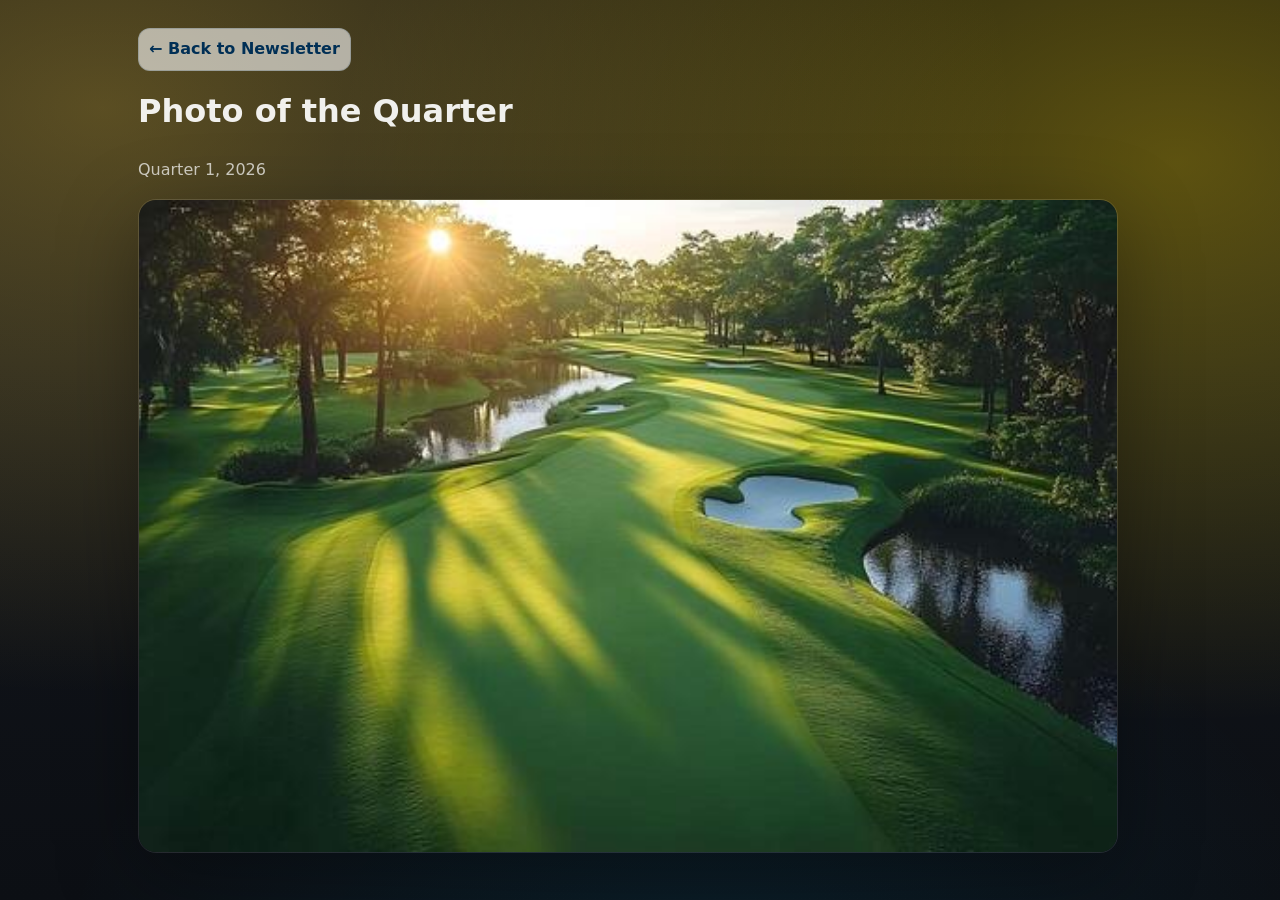
==== photo-of-the-quarter.html @ fdf12362 "Initial commit: Add CBGM Newsletter static site (HTML, CSS, images)" ====
<!doctype html>
<html lang="en">
<head>
  <meta charset="utf-8"/>
  <meta name="viewport" content="width=device-width, initial-scale=1"/>
  <title>Photo of the Quarter – Q1 2026</title>
  <link rel="stylesheet" href="style.css"/>
</head>
<body>
  <div class="wrap gallery-page" style="padding: 28px 18px;">
    <a class="link" href="index.html#photos">← Back to Newsletter</a>

    <h1 style="margin-top:16px;">Photo of the Quarter</h1>
    <p class="muted">Quarter 1, 2026</p>

    <div style="margin-top:16px;">
      <img
        src="images/POTQ_Q1_2026.jpg"
        alt="Photo of the Quarter – Q1 2026"
        style="width:100%; max-width: 980px; border-radius: 18px; border: 1px solid rgba(255,255,255,0.10); box-shadow: 0 22px 80px rgba(0,0,0,0.35); display:block;"
      />
    </div>
  </div>
</body>
</html>
---- style.css ----
/*
  CBGM Newsletter Stylesheet
  =========================
  Design intent:
  - Dark, premium background with subtle gold/blue glows (AU brand feel).
  - Light, glassy cards for readable content.
  - Reusable components (cards, tags, lists, buttons) to keep HTML clean.

  File structure:
  1) CSS variables (colors, radii, shadows)
  2) Base / reset
  3) Layout helpers
  4) Global components (cards, tags, links, buttons)
  5) Page sections (topbar, hero, feature blocks, events, scholarship, photos)
  6) Gallery + carousel (for “Show more” pages)
  7) Responsive rules
*/

/* -------------------------------------------------------------------------- */
/* 1) CSS VARIABLES                                                           */
/* -------------------------------------------------------------------------- */

:root{
  /* AU palette (tweak here to rebrand the whole newsletter) */
  --au-blue: #002f55;          /* Augusta Blue */
  --au-gray: #a5acaf;          /* Augusta Grey */
  --au-athletic: #00aeef;      /* Athletic Blue */
  --au-accent-blue: #64a0c8;   /* Accent Blue */
  --au-gold: #d4af37;          /* Gold accent */
  --au-green: #44d62c;         /* Accent Green */

  /* Neutrals */
  --text: #0b1220;
  --muted: #5b6576;
  --border: rgba(20, 30, 50, 0.10);

  /* Surfaces */
  --card: rgba(255, 255, 255, 0.88);
  --card-soft: rgba(255, 255, 255, 0.70);

  /* Shadows */
  --shadow-sm: 0 6px 18px rgba(0, 0, 0, 0.08);
  --shadow-md: 0 18px 60px rgba(0, 0, 0, 0.12);
  --shadow-xl: 0 24px 80px rgba(0, 0, 0, 0.25);

  /* Radii */
  --radius-lg: 18px;
  --radius-md: 14px;
  --radius-sm: 12px;
}

/* -------------------------------------------------------------------------- */
/* 2) BASE / RESET                                                            */
/* -------------------------------------------------------------------------- */

*{ box-sizing: border-box; }

html{ scroll-behavior: smooth; }

body{
  margin: 0;
  font-family: Inter, ui-sans-serif, system-ui, -apple-system, "Segoe UI", Roboto, Helvetica, Arial,
    "Apple Color Emoji", "Segoe UI Emoji";
  line-height: 1.55;
  color: var(--text);

  /* Brand background: dark base + subtle glows */
  background:
    radial-gradient(1400px 900px at 8% 12%, rgba(212, 175, 55, 0.38), rgba(212, 175, 55, 0.18) 35%, transparent 65%),
    radial-gradient(1200px 800px at 92% 18%, rgba(255, 215, 0, 0.32), rgba(255, 215, 0, 0.14) 40%, transparent 70%),
    radial-gradient(1000px 700px at 55% 110%, rgba(0, 174, 239, 0.10), transparent 65%),
    linear-gradient(180deg, #0f1114 0%, #12151b 40%, #0c0f14 100%);

  /* Keeps background “fixed” while cards scroll (nice premium feel) */
  background-attachment: fixed;
}

img{ max-width: 100%; height: auto; }

/* Make anchor jumps stop below the sticky topbar */
section[id]{ scroll-margin-top: 130px; }

/* -------------------------------------------------------------------------- */
/* 3) LAYOUT HELPERS                                                          */
/* -------------------------------------------------------------------------- */

.wrap{
  max-width: 1040px;
  margin: 0 auto;
  padding: 0 18px;
}

.content{ padding: 8px 18px 40px; }

.grid{ display: grid; gap: 14px; }
.grid.two{ grid-template-columns: 1fr 1fr; }

.mt{ margin-top: 12px; }

.muted{ color: var(--muted); }

/* -------------------------------------------------------------------------- */
/* 4) GLOBAL COMPONENTS                                                       */
/* -------------------------------------------------------------------------- */

/* Card shell used across sections */
.card{
  background: var(--card);
  border: 1px solid var(--border);
  border-radius: var(--radius-lg);
  box-shadow: var(--shadow-sm);
  padding: 20px;
  margin: 14px 0;
}

.card-head{
  display: flex;
  align-items: center;
  justify-content: space-between;
  gap: 10px;
  margin-bottom: 10px;
}

.card h2{
  margin: 0;
  font-size: 20px;
  letter-spacing: -0.01em;
}

/* Small “badge” (used for section labels) */
.tag{
  font-size: 12px;
  font-weight: 800;
  padding: 7px 10px;
  border-radius: 999px;
  border: 1px solid rgba(0, 47, 85, 0.18);
  background: rgba(0, 47, 85, 0.06);
  color: rgba(0, 47, 85, 0.92);
  white-space: nowrap;
}

.tag-green{
  border-color: rgba(68, 214, 44, 0.35);
  background: rgba(68, 214, 44, 0.12);
  color: #0f3b10;
}

/* Primary link style used for buttons/CTA links */
.link{
  display: inline-flex;
  align-items: center;
  justify-content: center;
  text-decoration: none;
  font-weight: 800;
  color: var(--au-blue);
  padding: 8px 10px;
  border-radius: 12px;
  border: 1px solid rgba(0, 47, 85, 0.16);
  background: rgba(255, 255, 255, 0.60);
}

.link:hover{ border-color: rgba(0, 47, 85, 0.28); }

/* Gradient “primary” button (used rarely; keeping for future CTAs) */
.button{
  display: inline-flex;
  align-items: center;
  justify-content: center;
  margin-top: 12px;
  padding: 10px 12px;
  border-radius: 12px;
  text-decoration: none;
  font-weight: 800;
  color: #fff;
  background: linear-gradient(135deg, var(--au-blue), rgba(0, 174, 239, 0.92));
  box-shadow: 0 14px 40px rgba(0, 47, 85, 0.18);
  transition: transform 0.15s ease, filter 0.15s ease;
}

.button:hover{ transform: translateY(-1px); filter: brightness(1.02); }

/* “Branded underline” link (faculty names, CBGM, etc.) */
.cbgm-link{
  font-weight: 800;
  color: rgb(0, 51, 89);
  text-decoration: none;
  border-bottom: 2px solid rgba(0, 51, 89, 0.30);
  padding-bottom: 1px;
}

.cbgm-link:hover{ border-bottom-color: rgba(0, 51, 89, 0.85); }

/* Smaller, less prominent share URL styling */
.share-link{ font-size: 12px; font-weight: 700; }

/* -------------------------------------------------------------------------- */
/* 5) TOPBAR                                                                  */
/* -------------------------------------------------------------------------- */

.topbar{
  position: sticky;
  top: 0;
  z-index: 40;

  /* Glassy, dark header with gold accent */
  background: linear-gradient(180deg, rgb(255, 194, 11), rgb(0, 0, 0));
  backdrop-filter: blur(10px);
  border-bottom: 5px solid rgb(255, 194, 11);
}

.topbar-inner{
  display: flex;
  align-items: center;
  justify-content: space-between;
  padding: 14px 0;
  gap: 14px;
}

.brand{
  display: flex;
  align-items: center;
  gap: 12px;
  min-width: 240px;
}

.logo{
  width: 96px;
  height: 96px;
  object-fit: contain;
}

.brand-text{ display: flex; flex-direction: column; }

.brand-org{
  font-size: 22px;
  font-weight: 700;
  letter-spacing: 0.01em;
  color: rgba(255, 255, 255, 0.92);
}

.brand-unit{
  font-size: 20px;
  color: rgba(255, 255, 255, 0.72);
}

.topbar-meta{
  display: flex;
  align-items: center;
  gap: 10px;
  flex-wrap: wrap;
  justify-content: flex-end;
  color: rgba(255, 255, 255, 0.85);
}

.pill{
  font-weight: 800;
  font-size: 12px;
  letter-spacing: 0.06em;
  text-transform: uppercase;
  padding: 10px 14px;
  border-radius: 999px;

  background: linear-gradient(180deg, #0c0e12, #0a0c10);
  border: 2.5px solid rgba(212, 175, 55, 0.85);
  color: #f5f6f7;
  box-shadow:
    inset 0 0 0 1px rgba(255, 255, 255, 0.04),
    0 10px 26px rgba(0, 0, 0, 0.45);
}

.date{
  font-weight: 800;
  color: rgb(245, 219, 135);
  text-shadow: 0 1px 10px rgba(0, 0, 0, 0.35);
}

/* -------------------------------------------------------------------------- */
/* 6) HERO                                                                    */
/* -------------------------------------------------------------------------- */

.hero{ padding: 28px 0 18px; }

.hero-inner{
  display: grid;
  grid-template-columns: 1.6fr 0.8fr;
  gap: 16px;
  align-items: stretch;
}

.hero-card{
  background: #ececec;
  border: 3.5px solid rgba(0, 0, 0, 0.08);
  box-shadow: var(--shadow-xl);
  border-radius: var(--radius-lg);
  padding: 24px;
  position: relative;
  overflow: hidden;
}

.hero-kicker{
  display: inline-flex;
  align-items: center;
  gap: 8px;
  font-weight: 800;
  letter-spacing: 0.12em;
  font-size: 22px;
  color: rgba(0, 47, 85, 0.88);
  text-transform: uppercase;
}

.hero-title{
  margin: 10px 0 6px;
  font-size: clamp(36px, 4vw, 52px);
  line-height: 1.05;
  letter-spacing: -0.02em;
}

.hero-subtitle{ margin: 0; color: var(--muted); max-width: 62ch; }

/* Table-of-contents “chips” */
.toc{
  display: flex;
  flex-wrap: wrap;
  gap: 10px;
  margin-top: 18px;
}

.chip{
  display: inline-flex;
  align-items: center;
  padding: 10px 12px;
  border-radius: 999px;
  border: 1px solid var(--border);
  background: rgba(255, 255, 255, 0.65);
  text-decoration: none;
  color: var(--text);
  font-weight: 700;
  font-size: 13px;
  transition: transform 0.15s ease, box-shadow 0.15s ease, border-color 0.15s ease;
}

.chip:hover{
  transform: translateY(-1px);
  box-shadow: var(--shadow-sm);
  border-color: rgba(0, 47, 85, 0.22);
}

/* Right-side hero stats */
.hero-side{ display: flex; flex-direction: column; gap: 12px; }

.stat{
  background: rgba(255, 255, 255, 0.72);
  border: 1px solid var(--border);
  border-radius: var(--radius-lg);
  box-shadow: var(--shadow-sm);
  padding: 16px;
}

.stat-label{ font-size: 12px; color: var(--muted); font-weight: 700; }
.stat-value{ font-size: 16px; font-weight: 800; margin-top: 6px; }

/* Ensure CBGM links read well on the hero’s lighter background */
.hero-card .cbgm-link,
.stat-value .cbgm-link{ color: var(--au-blue); }

/* -------------------------------------------------------------------------- */
/* 7) FEATURE BLOCKS (Spotlight / Chair’s note)                               */
/* -------------------------------------------------------------------------- */

.feature{
  display: flex;
  gap: 12px;
  align-items: center;
  padding: 14px;
  border-radius: var(--radius-md);
  border: 1px solid var(--border);
  background: rgba(255, 255, 255, 0.65);
}

/* Variants */
.feature.vertical{ flex-direction: column; align-items: stretch; gap: 14px; }
.feature.horizontal{ align-items: flex-start; gap: 18px; }

.spotlight-image{
  width: 100%;
  max-height: 260px;
  object-fit: cover;
  border-radius: 14px;
  border: 1px solid rgba(0, 0, 0, 0.12);
  box-shadow: 0 12px 36px rgba(0, 0, 0, 0.18);
}

/* Chair headshot uses fixed sizing on desktop */
.chair-image{
  width: 160px;
  height: 160px;
  object-fit: cover;
  border-radius: 14px;
  flex-shrink: 0;
}

.feature-text{ padding-top: 4px; }

.feature-text .muted {
  font-size: 1.05rem;   /* readable but secondary */
  line-height: 1.6;
}

.feature-title {
  font-size: 1.35rem;   /* larger, clear hierarchy */
  font-weight: 700;
  line-height: 1.3;
  margin-bottom: 6px;
}

/* -------------------------------------------------------------------------- */
/* 8) LISTS (Events, Grants, etc.)                                            */
/* -------------------------------------------------------------------------- */

.list{ display: flex; flex-direction: column; gap: 10px; }

.list-item{
  display: grid;
  grid-template-columns: 88px 1fr auto;
  gap: 12px;
  align-items: center;
  padding: 12px;
  border-radius: var(--radius-md);
  border: 1px solid var(--border);
  background: rgba(255, 255, 255, 0.65);
}

.when{ font-weight: 900; color: rgba(0, 47, 85, 0.92); }
.title{ font-weight: 900; }

/* Event action buttons (Details + Add to calendar) */
.event-actions{
  display: inline-flex;
  gap: 10px;
  justify-content: flex-end;
  align-items: center;
  flex-wrap: wrap;
}

/* Make <summary> look like a .link button */
.event-details summary.link{
  cursor: pointer;
  list-style: none;
}

.event-details summary.link::-webkit-details-marker{ display: none; }

/* Details dropdown panel */
.event-details{ position: relative; }

.event-body{
  margin-top: 12px;
  padding: 14px;
  border-radius: 14px;
  border: 1px solid rgba(0, 0, 0, 0.10);
  background: rgba(255, 255, 255, 0.90);

  /* Pop over the card nicely on desktop */
  position: absolute;
  right: 0;
  top: 42px;
  z-index: 10;
  min-width: min(520px, 80vw);
  box-shadow: 0 26px 90px rgba(0, 0, 0, 0.30);
}

.event-title{ font-weight: 700; margin-top: 6px; }
.event-meta,
.event-talk,
.event-links,
.speaker{ margin-top: 10px; }

.speaker-name{ font-weight: 800; margin-bottom: 4px; }
.event-url{ word-break: break-word; }

/* Publication DOI link */
.pub-link{
  margin-left: 6px;
  font-weight: 700;
  font-size: 13px;
  text-decoration: none;
  color: var(--au-blue);
}

.pub-link:hover{ text-decoration: underline; }

/* -------------------------------------------------------------------------- */
/* 9) SCHOLARSHIP & ACHIEVEMENTS                                              */
/* -------------------------------------------------------------------------- */

.scholarship-list{ display: flex; flex-direction: column; gap: 14px; }

.scholarship-item{
  display: flex;
  gap: 16px;
  align-items: flex-start;
  justify-content: space-between;
  padding: 16px;
  border-radius: 14px;
  border: 1px solid rgba(0, 0, 0, 0.08);
  background: var(--card-soft);
  box-shadow: 0 8px 26px rgba(0, 0, 0, 0.08);
}

.scholarship-text{ flex: 1; line-height: 1.55; }

.scholarship-item.has-action{ align-items: center; }

/* Right-side action button used in scholarship + photos tiles */
.achievement-btn,
.photo-btn{
  flex-shrink: 0;
  display: inline-flex;
  align-items: center;
  justify-content: center;
  padding: 9px 12px;
  border-radius: 12px;
  text-decoration: none;
  font-weight: 800;
  font-size: 13px;

  background: #0b0d10;
  color: rgba(255, 255, 255, 0.92);
  border: 2px solid rgba(212, 175, 55, 0.85);
}

.achievement-btn:hover,
.photo-btn:hover{ filter: brightness(1.06); }

/* Personal achievements “boxed” style */
.achievement-box{
  display: flex;
  align-items: center;
  padding: 16px 18px;
  border-radius: var(--radius-md);
  border: 1px solid var(--border);
  background: rgba(255, 255, 255, 0.75);
  box-shadow: var(--shadow-sm);
}

/* Space between achievement boxes */
.achievement-box + .achievement-box{
  margin-top: 14px;
}

.achievement-text{ font-size: 14.5px; line-height: 1.55; }

/* -------------------------------------------------------------------------- */
/* 10) PHOTOS SECTION                                                         */
/* -------------------------------------------------------------------------- */

.photo-grid{
  display: grid;
  grid-template-columns: repeat(3, 1fr);
  gap: 14px;
}

.photo-tile{
  border-radius: var(--radius-lg);
  overflow: hidden;
  border: 1px solid rgba(255, 255, 255, 0.08);
  background: var(--au-blue);
  box-shadow: 0 18px 60px rgba(0, 0, 0, 0.25);
}

.photo-thumb{ height: 170px; background: rgba(255, 255, 255, 0.05); }

.photo-thumb img{
  width: 100%;
  height: 100%;
  object-fit: cover;
  display: block;
}

.placeholder-thumb{ display: flex; align-items: center; justify-content: center; }
.placeholder-text{ color: rgba(255, 255, 255, 0.70); font-weight: 700; }

.photo-info{ padding: 14px; color: rgba(255, 255, 255, 0.92); }
.photo-title{ font-weight: 800; font-size: 16px; }
.photo-subtitle{ margin-top: 4px; color: rgba(255, 255, 255, 0.70); font-size: 13px; }

/* -------------------------------------------------------------------------- */
/* 11) GALLERY PAGES + CAROUSEL (Show more pages)                             */
/* -------------------------------------------------------------------------- */

/* Improve text contrast on dark background for gallery pages */
.gallery-page h1,
.gallery-page p,
.gallery-page .muted{ color: rgba(255, 255, 255, 0.92); }

.gallery-page .muted{ color: rgba(255, 255, 255, 0.70); }

/* Fancy carousel gallery (hero + arrows + thumbnails) */
.carousel{
  margin-top: 16px;
  display: grid;
  grid-template-columns: 56px 1fr 56px;
  gap: 14px;
  align-items: center;
}

.carousel-hero{
  border-radius: 18px;
  overflow: hidden;
  border: 1px solid rgba(255, 255, 255, 0.10);
  box-shadow: 0 26px 90px rgba(0, 0, 0, 0.45);
  background: rgba(255, 255, 255, 0.03);
}

.carousel-hero img{
  width: 100%;
  height: min(560px, 62vh);
  object-fit: contain;
  background: #0b0d10;
  display: block;
}

.nav{
  height: 56px;
  width: 56px;
  border-radius: 16px;
  cursor: pointer;
  border: 2px solid rgba(212, 175, 55, 0.75);
  background: rgba(10, 12, 16, 0.85);
  color: rgba(255, 255, 255, 0.92);
  font-size: 34px;
  line-height: 0;
  display: grid;
  place-items: center;
  box-shadow: 0 18px 60px rgba(0, 0, 0, 0.40);
  transition: transform 0.15s ease, filter 0.15s ease;
}

.nav:hover{ transform: translateY(-1px); filter: brightness(1.06); }
.nav:active{ transform: translateY(0); }

.carousel-thumbs{
  margin-top: 14px;
  display: grid;
  grid-template-columns: repeat(7, 1fr);
  gap: 10px;
}

.thumb{
  padding: 0;
  border: 1px solid rgba(255, 255, 255, 0.10);
  background: rgba(255, 255, 255, 0.03);
  border-radius: 14px;
  overflow: hidden;
  cursor: pointer;
  transition: transform 0.15s ease, filter 0.15s ease, border-color 0.15s ease;
}

.thumb img{ width: 100%; height: 92px; object-fit: cover; display: block; }

.thumb:hover{ transform: translateY(-1px); filter: brightness(1.06); }

.thumb.is-active{
  border-color: rgba(212, 175, 55, 0.85);
  box-shadow: 0 0 0 3px rgba(212, 175, 55, 0.20);
}

.thumb:focus{ outline: 2px solid rgba(212, 175, 55, 0.85); outline-offset: 3px; }

/* ===== Committee Directory Layout ===== */

.committee-directory{
  display: grid;
  grid-template-columns: repeat(2, 1fr);
  gap: 18px;
  margin-top: 14px;
  align-items: start; 
}

.committee-card{
  display: grid;
  grid-template-columns: 140px 1fr;
  gap: 10px;
  align-items: start; /* prevents row stretching to align bottom */
  padding: 18px;
  border-radius: var(--radius-lg);
  border: 1px solid var(--border);
  background: rgba(255, 255, 255, 0.85);
  box-shadow: var(--shadow-sm);

  transition: transform 0.25s ease, box-shadow 0.25s ease;
}

.committee-card:hover{
  transform: scale(1.03);
  box-shadow: 0 20px 60px rgba(0, 0, 0, 0.18);
  z-index: 2;
}

.committee-card img{
  width: 140px;
  height: 160px;
  object-fit: cover;
  border-radius: 14px;
  border: 1px solid rgba(0,0,0,0.12);
}

/* Right side */
.committee-info{
  display: flex;
  flex-direction: column;
  gap: 6px;
}

.committee-name{
  font-size: 20px;
  font-weight: 800;
  color: var(--au-blue);
}

.committee-role{
  font-weight: 600;
  color: #222;
}

/* Email */
.committee-email{
  display: inline-block;
  width: fit-content;          /* prevents stretching */
  font-weight: 700;
  text-decoration: none;
  color: var(--au-blue);
  border-bottom: 2px solid rgba(0, 51, 89, 0.35);
  padding-bottom: 2px;
}

.committee-email:hover{
  border-bottom-color: rgba(0, 51, 89, 0.85);
}

/* Quote spans full width */
.committee-quote{
  grid-column: 1 / -1;
  margin-top: 12px;
  padding-top: 12px;

  font-size: 13px;
  font-style: italic;
  color: rgba(0, 47, 85, 0.75);
  line-height: 1.4;

  border-top: 3px solid rgba(212, 175, 55, 0.7);
  padding-left: 4px;
}


/* -------------------------------------------------------------------------- */
/* 12) FOOTER                                                                 */
/* -------------------------------------------------------------------------- */

.footer{ padding: 26px 0 18px; text-align: center; }

/* -------------------------------------------------------------------------- */
/* 13) RESPONSIVE RULES                                                       */
/* -------------------------------------------------------------------------- */

@media (max-width: 900px){
  .photo-grid{ grid-template-columns: 1fr; }
  .photo-thumb{ height: 200px; }

  .carousel{ grid-template-columns: 44px 1fr 44px; gap: 10px; }
  .nav{ width: 44px; height: 44px; border-radius: 14px; font-size: 28px; }
  .carousel-hero img{ height: 44vh; }
  .carousel-thumbs{ grid-template-columns: repeat(4, 1fr); }
  .thumb img{ height: 86px; }
}

@media (max-width: 700px){
  .grid.two{ grid-template-columns: 1fr; }

  .feature.horizontal{ flex-direction: column; }
  .chair-image{ width: 100%; max-height: 240px; height: auto; }

  .scholarship-item{ flex-direction: column; align-items: flex-start; }

  /* On small screens, show the event details panel inline instead of floating */
  .event-body{
    position: static;
    min-width: auto;
    box-shadow: none;
  }
}


/* ===== Sticky Events Sidebar ===== */
.page-grid {
  display: grid;
  grid-template-columns: minmax(0, 1fr) 360px; /* left content + fixed-ish sidebar */
  gap: 22px;
  align-items: start;
}

/* Makes the Events card stay visible while you scroll */
.page-aside #events {
  position: sticky;
  top: 110px;              /* adjust based on your header height */
  max-height: calc(100vh - 130px);
  overflow: auto;          /* lets events list scroll if long */
}

/* Mobile: stack normally */
@media (max-width: 980px) {
  .page-grid {
    grid-template-columns: 1fr;
  }
  .page-aside #events {
    position: static;
    max-height: none;
    overflow: visible;
  }
}
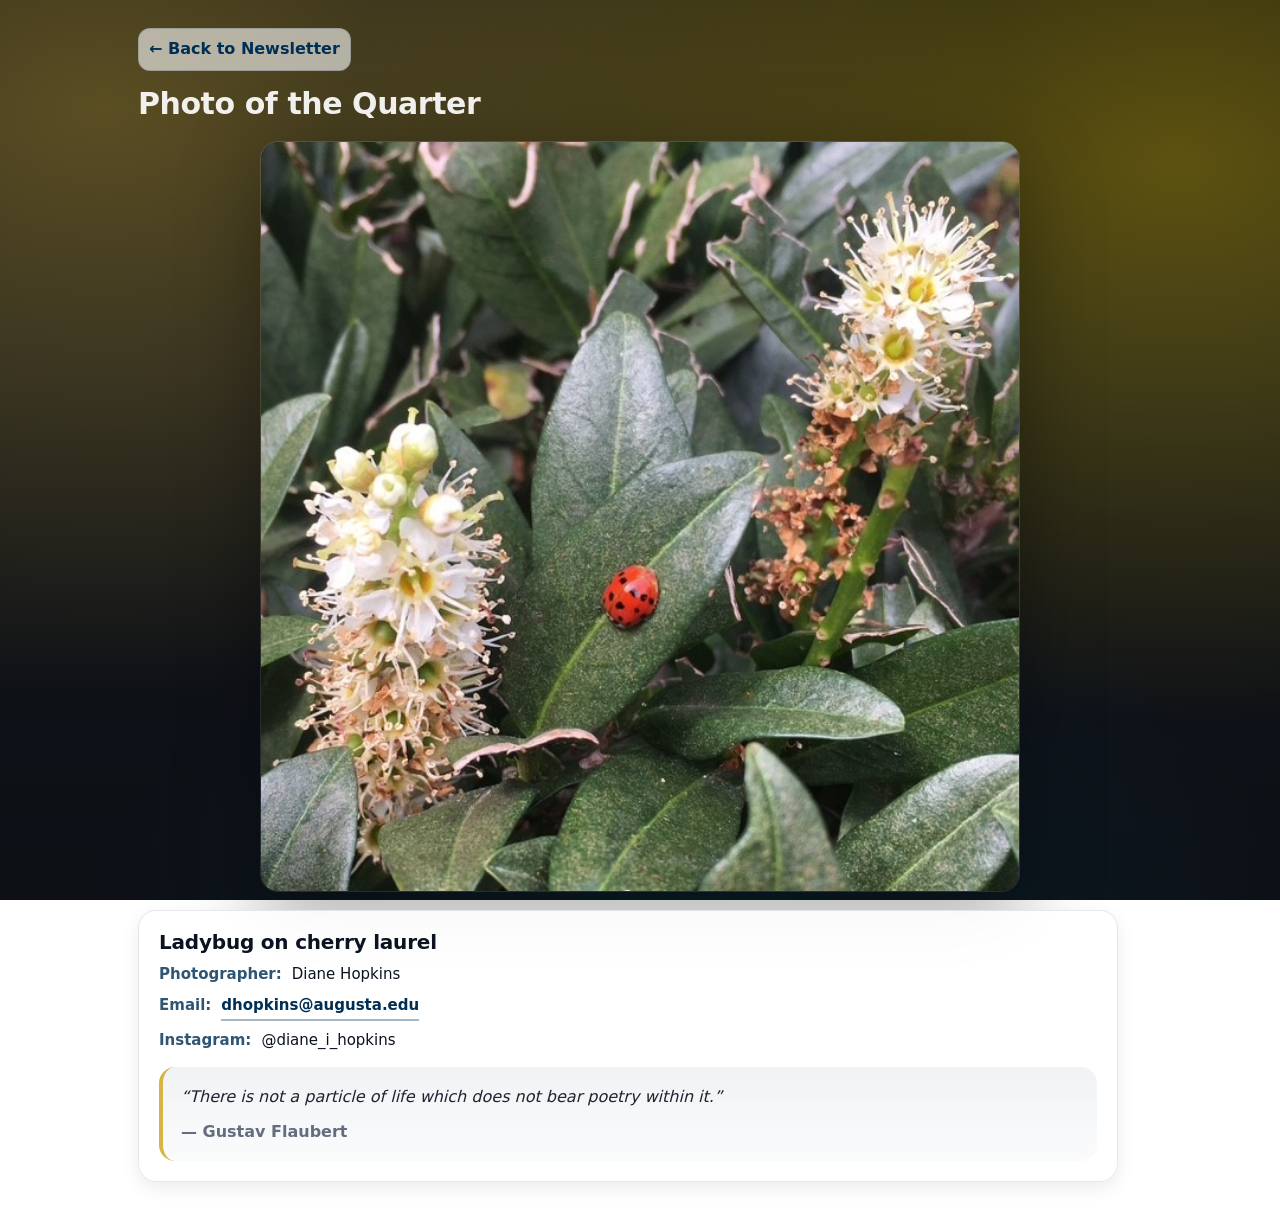
==== commit 6bc05d11: "update: POTQ polish" ====
--- a/photo-of-the-quarter.html
+++ b/photo-of-the-quarter.html
@@ -1,25 +1,131 @@
 <!doctype html>
 <html lang="en">
-<head>
-  <meta charset="utf-8"/>
-  <meta name="viewport" content="width=device-width, initial-scale=1"/>
-  <title>Photo of the Quarter – Q1 2026</title>
-  <link rel="stylesheet" href="style.css"/>
-</head>
-<body>
-  <div class="wrap gallery-page" style="padding: 28px 18px;">
-    <a class="link" href="index.html#photos">← Back to Newsletter</a>
-
-    <h1 style="margin-top:16px;">Photo of the Quarter</h1>
-    <p class="muted">Quarter 1, 2026</p>
-
-    <div style="margin-top:16px;">
-      <img
-        src="images/POTQ_Q1_2026.jpg"
-        alt="Photo of the Quarter – Q1 2026"
-        style="width:100%; max-width: 980px; border-radius: 18px; border: 1px solid rgba(255,255,255,0.10); box-shadow: 0 22px 80px rgba(0,0,0,0.35); display:block;"
-      />
-    </div>
-  </div>
-</body>
-</html>
+<head>
+  <meta charset="utf-8"/>
+  <meta name="viewport" content="width=device-width, initial-scale=1"/>
+  <title>Photo of the Quarter</title>
+  <link rel="stylesheet" href="style.css"/>
+  <style>
+    .photo-details{
+      max-width: 980px;
+      margin-top: 18px;
+    }
+
+    .photo-details-grid{
+      display: grid;
+      gap: 14px;
+      margin-top: 10px;
+    }
+
+    .photo-details-title{
+      margin: 0;
+      font-size: clamp(30px, 3.4vw, 40px);
+      line-height: 1.1;
+      letter-spacing: -0.02em;
+      color: var(--text);
+    }
+
+    .photo-page-title{
+      margin-top: 16px;
+      font-size: clamp(24px, 2.4vw, 30px);
+      line-height: 1.15;
+      letter-spacing: -0.015em;
+    }
+
+    .photo-details-meta{
+      display: grid;
+      gap: 8px;
+      margin: 0;
+      color: var(--text);
+      font-size: 15px;
+    }
+
+    .photo-details-meta-row{
+      display: flex;
+      flex-wrap: wrap;
+      gap: 6px 10px;
+      align-items: baseline;
+    }
+
+    .photo-details-label{
+      font-weight: 800;
+      color: rgba(0, 47, 85, 0.82);
+    }
+
+    .photo-details-quote{
+      margin: 0;
+      padding: 16px 18px;
+      border-radius: 16px;
+      background: linear-gradient(180deg, rgba(0, 47, 85, 0.06), rgba(0, 47, 85, 0.02));
+      border-left: 4px solid rgba(212, 175, 55, 0.92);
+      color: rgba(11, 18, 32, 0.92);
+      font-size: 16px;
+      line-height: 1.7;
+    }
+
+    .photo-details-quote em{
+      font-style: italic;
+    }
+
+    .photo-details-quote cite{
+      display: block;
+      margin-top: 8px;
+      font-style: normal;
+      font-weight: 700;
+      color: rgba(91, 101, 118, 0.95);
+    }
+
+    @media (min-width: 760px){
+      .photo-details-grid{
+        grid-template-columns: 1fr 1fr;
+        align-items: start;
+      }
+
+      .photo-details-quote{
+        grid-column: 1 / -1;
+      }
+    }
+  </style>
+</head>
+<body>
+  <div class="wrap gallery-page" style="padding: 28px 18px;">
+    <a class="link" href="index.html#photos">← Back to Newsletter</a>
+
+    <h1 class="photo-page-title">Photo of the Quarter</h1>
+
+    <div style="margin-top:16px;">
+      <img
+        src="images/POTQ_Q1_2026.jpg"
+        alt="Ladybug on cherry laurel"
+        style="width:100%; max-width: 760px; margin: 0 auto; border-radius: 18px; border: 1px solid rgba(255,255,255,0.10); box-shadow: 0 22px 80px rgba(0,0,0,0.35); display:block;"
+      />
+    </div>
+
+    <section class="card photo-details">
+      <h2 class="photo-details-title">Ladybug on cherry laurel</h2>
+
+      <div class="photo-details-grid">
+        <div class="photo-details-meta" aria-label="Photo details">
+          <div class="photo-details-meta-row">
+            <span class="photo-details-label">Photographer:</span>
+            <span>Diane Hopkins</span>
+          </div>
+          <div class="photo-details-meta-row">
+            <span class="photo-details-label">Email:</span>
+            <a class="committee-email" href="mailto:dhopkins@augusta.edu">dhopkins@augusta.edu</a>
+          </div>
+          <div class="photo-details-meta-row">
+            <span class="photo-details-label">Instagram:</span>
+            <span>@diane_i_hopkins</span>
+          </div>
+        </div>
+
+        <blockquote class="photo-details-quote">
+          <em>“There is not a particle of life which does not bear poetry within it.”</em>
+          <cite>— Gustav Flaubert</cite>
+        </blockquote>
+      </div>
+    </section>
+  </div>
+</body>
+</html>
--- a/style.css
+++ b/style.css
@@ -47,6 +47,11 @@
   --radius-lg: 18px;
   --radius-md: 14px;
   --radius-sm: 12px;
+
+  /* Floating dock motion */
+  --dock-motion-duration: 380ms;
+  --dock-motion-duration-fast: 320ms;
+  --dock-motion-ease: cubic-bezier(0.22, 1, 0.36, 1);
 }
 
 /* -------------------------------------------------------------------------- */
@@ -413,6 +418,53 @@
   margin-bottom: 6px;
 }
 
+/* Chair's Note: local refinements only */
+#chairs-note{
+  padding-top: 24px;
+  padding-bottom: 24px;
+}
+
+#chairs-note .card-head{
+  margin-bottom: 14px;
+}
+
+#chairs-note .chairs-byline{
+  margin: 0 0 18px;
+}
+
+#chairs-note .feature{
+  gap: 22px;
+  align-items: flex-start;
+  padding: 18px;
+  border-radius: 20px;
+  border-color: rgba(20, 30, 50, 0.07);
+  background: rgba(255, 255, 255, 0.72);
+  box-shadow: 0 10px 28px rgba(0, 0, 0, 0.07);
+}
+
+#chairs-note .chair-image{
+  margin-top: 2px;
+  border-radius: 16px;
+  border-color: rgba(0, 0, 0, 0.08);
+}
+
+#chairs-note .feature-text{
+  padding-top: 2px;
+}
+
+#chairs-note .feature-title{
+  margin-bottom: 10px;
+}
+
+#chairs-note .feature-text p{
+  margin: 0;
+  line-height: 1.72;
+}
+
+#chairs-note .feature-text p + p{
+  margin-top: 14px;
+}
+
 /* -------------------------------------------------------------------------- */
 /* 8) LISTS (Events, Grants, etc.)                                            */
 /* -------------------------------------------------------------------------- */
@@ -583,6 +635,31 @@
 .photo-info{ padding: 14px; color: rgba(255, 255, 255, 0.92); }
 .photo-title{ font-weight: 800; font-size: 16px; }
 .photo-subtitle{ margin-top: 4px; color: rgba(255, 255, 255, 0.70); font-size: 13px; }
+
+.photo-info-featured .photo-title{
+  font-size: 17px;
+  line-height: 1.25;
+}
+
+.photo-info-featured .photo-subtitle{
+  margin-top: 5px;
+  display: grid;
+  gap: 2px;
+}
+
+.photo-info-featured .photo-subtitle-main{
+  font-size: 13.5px;
+  font-weight: 700;
+  color: rgba(255, 255, 255, 0.88);
+  line-height: 1.25;
+}
+
+.photo-info-featured .photo-subtitle-byline{
+  font-size: 12.5px;
+  font-weight: 500;
+  color: rgba(255, 255, 255, 0.68);
+  line-height: 1.25;
+}
 
 /* -------------------------------------------------------------------------- */
 /* 11) GALLERY PAGES + CAROUSEL (Show more pages)                             */
@@ -792,30 +869,688 @@
 }
 
 
-/* ===== Sticky Events Sidebar ===== */
-.page-grid {
+/* ========================================================================== */
+/*  WEATHER & FEEDBACK FLOATERS (Floating, bottom-right)                      */
+/* ========================================================================== */
+
+.weather-card,
+.rating-card{
+  border-radius: 18px;
+  padding: 16px 16px 14px;
+  color: rgba(255,255,255,0.92);
+  border: 2px solid rgba(212, 175, 55, 0.80);
+  box-shadow: 0 26px 90px rgba(0,0,0,0.45);
+}
+
+.weather-card{
+  position: relative;
+  background:
+    radial-gradient(120px 90px at 18% 22%, rgba(212,175,55,0.28), transparent 70%),
+    radial-gradient(180px 140px at 88% 18%, rgba(0,174,239,0.18), transparent 70%),
+    linear-gradient(180deg, rgba(10,12,16,0.92), rgba(10,12,16,0.72));
+}
+
+.weather-top,
+.rating-top{
+  display:flex;
+  align-items:flex-start;
+  justify-content:space-between;
+  gap: 12px;
+  margin-bottom: 10px;
+}
+
+.weather-kicker,
+.rating-kicker{
+  font-size: 11px;
+  letter-spacing: 0.14em;
+  text-transform: uppercase;
+  font-weight: 900;
+  color: rgba(245, 219, 135, 0.95);
+}
+
+.weather-city{
+  font-weight: 900;
+  font-size: 16px;
+  letter-spacing: -0.01em;
+}
+
+.weather-badge,
+.rating-badge{
+  font-size: 11px;
+  font-weight: 900;
+  letter-spacing: 0.08em;
+  padding: 6px 10px;
+  border-radius: 999px;
+  border: 1px solid rgba(255,255,255,0.14);
+  background: rgba(0,0,0,0.35);
+}
+
+.weather-badge{
+  color: rgba(255,255,255,0.92);
+}
+
+.weather-main{
+  display:flex;
+  align-items:center;
+  gap: 12px;
+  padding: 12px;
+  border-radius: 16px;
+  border: 1px solid rgba(255,255,255,0.12);
+  background: rgba(255,255,255,0.06);
+  margin-bottom: 12px;
+}
+
+.weather-icon{
+  width: 56px;
+  height: 56px;
+  display:grid;
+  place-items:center;
+  border-radius: 16px;
+  border: 1px solid rgba(255,255,255,0.10);
+  background: rgba(0,0,0,0.25);
+  font-size: 30px;
+}
+
+.weather-tempValue{
+  font-size: 30px;
+  font-weight: 950;
+  line-height: 1;
+}
+
+.weather-desc{
+  margin-top: 3px;
+  font-size: 13px;
+  color: rgba(255,255,255,0.72);
+  font-weight: 700;
+}
+
+.weather-meta{
+  display:grid;
+  grid-template-columns: 1fr 1fr;
+  gap: 10px;
+  padding: 10px 12px;
+  border-radius: 16px;
+  border: 1px solid rgba(255,255,255,0.12);
+  background: rgba(255,255,255,0.05);
+}
+
+.wxRow{
+  display:flex;
+  align-items:center;
+  justify-content:space-between;
+  gap: 10px;
+  font-size: 12px;
+  color: rgba(255,255,255,0.72);
+}
+
+.wxRow strong{
+  color: rgba(255,255,255,0.92);
+  font-weight: 900;
+}
+
+.weather-foot{
+  margin-top: 12px;
+  display:flex;
+  align-items:center;
+  justify-content:space-between;
+  gap: 10px;
+}
+
+.wxUpdated{
+  font-size: 11px;
+  color: rgba(255,255,255,0.65);
+  font-weight: 700;
+}
+
+.wxRefresh,
+.rating-send{
+  cursor: pointer;
+  font-weight: 900;
+  font-size: 12px;
+  padding: 8px 10px;
+  border-radius: 12px;
+  color: rgba(255,255,255,0.92);
+  border: 1px solid rgba(212,175,55,0.70);
+  background: rgba(0,0,0,0.35);
+}
+
+.wxRefresh:hover,
+.rating-send:hover{ filter: brightness(1.06); }
+
+/* ========================================================================== */
+/*  RATING WIDGET (Floating, bottom-right)                                    */
+/* ========================================================================== */
+
+.rating-card{
+  background:
+    radial-gradient(120px 90px at 18% 22%, rgba(212,175,55,0.22), transparent 70%),
+    radial-gradient(180px 140px at 88% 18%, rgba(0,174,239,0.14), transparent 70%),
+    linear-gradient(180deg, rgba(10,12,16,0.92), rgba(10,12,16,0.72));
+}
+
+.rating-title{
+  font-weight: 900;
+  font-size: 16px;
+  letter-spacing: -0.01em;
+}
+
+.rating-badge{
+  color: rgba(255,255,255,0.70);
+  visibility: hidden; /* becomes visible when saved */
+}
+
+.stars{
+  display:flex;
+  gap: 8px;
+  padding: 10px 12px;
+  border-radius: 16px;
+  border: 1px solid rgba(255,255,255,0.12);
+  background: rgba(255,255,255,0.06);
+  margin-bottom: 8px;
+}
+
+.star{
+  appearance: none;
+  background: transparent;
+  border: 0;
+  padding: 0;
+  cursor: pointer;
+  font-size: 24px;
+  line-height: 1;
+  color: rgba(255,255,255,0.28); /* grey */
+  transform: scale(1);
+  transition: transform 140ms ease, color 140ms ease, filter 140ms ease;
+}
+
+.star.is-on{
+  color: rgba(212, 175, 55, 0.98); /* gold */
+  filter: drop-shadow(0 6px 10px rgba(212,175,55,0.25));
+}
+
+.star.is-hover{
+  transform: scale(1.18);
+}
+
+.rating-label{
+  display:block;
+  font-size: 12px;
+  font-weight: 800;
+  color: rgba(255,255,255,0.80);
+  margin: 0 2px 6px;
+}
+
+.rating-comment{
+  width: 100%;
+  resize: vertical;
+  min-height: 70px;
+  border-radius: 14px;
+  padding: 10px 10px;
+  border: 1px solid rgba(255,255,255,0.14);
+  background: rgba(0,0,0,0.25);
+  color: rgba(255,255,255,0.92);
+  outline: none;
+}
+
+.rating-comment::placeholder{
+  color: rgba(255,255,255,0.45);
+}
+
+.rating-actions{
+  margin-top: 10px;
+  display:flex;
+  align-items:center;
+  justify-content:space-between;
+  gap: 10px;
+}
+
+.rating-updated{
+  font-size: 11px;
+  color: rgba(255,255,255,0.65);
+  font-weight: 700;
+}
+
+/* ========================================================================== */
+/*  BACK TO TOP BUTTON                                                        */
+/* ========================================================================== */
+
+.back-to-top{
+  position: fixed;
+  left: 22px;
+
+  /* Place it above the bottom-right rating widget.
+     If you change widget size, adjust this value. */
+  bottom: 360px;
+
+  z-index: 36; /* slightly above widgets (35) */
+  width: 44px;
+  height: 44px;
+  border-radius: 14px;
+
   display: grid;
-  grid-template-columns: minmax(0, 1fr) 360px; /* left content + fixed-ish sidebar */
-  gap: 22px;
-  align-items: start;
-}
-
-/* Makes the Events card stay visible while you scroll */
-.page-aside #events {
-  position: sticky;
-  top: 110px;              /* adjust based on your header height */
-  max-height: calc(100vh - 130px);
-  overflow: auto;          /* lets events list scroll if long */
-}
-
-/* Mobile: stack normally */
-@media (max-width: 980px) {
-  .page-grid {
-    grid-template-columns: 1fr;
+  place-items: center;
+
+  border: 1px solid rgba(212,175,55,0.70);
+  background: rgba(0,0,0,0.38);
+  color: rgba(255,255,255,0.92);
+
+  box-shadow: 0 18px 60px rgba(0,0,0,0.35);
+  backdrop-filter: blur(10px);
+
+  cursor: pointer;
+
+  opacity: 0;
+  pointer-events: none;
+  transform: translateY(8px);
+  transition: opacity 160ms ease, transform 160ms ease, filter 160ms ease;
+}
+
+.back-to-top.is-visible{
+  opacity: 1;
+  pointer-events: auto;
+  transform: translateY(0);
+}
+
+.back-to-top:hover{
+  filter: brightness(1.07);
+  transform: translateY(-1px);
+}
+
+.back-to-top:active{
+  transform: translateY(0);
+}
+
+/* ========================================================================== */
+/*  MICRO-INTERACTIONS (subtle polish, low distraction)                        */
+/* ========================================================================== */
+
+/* Smooth transitions on common interactive elements */
+.card,
+.link,
+.chip,
+.button{
+  transition: transform 160ms ease, box-shadow 160ms ease, filter 160ms ease, border-color 160ms ease;
+}
+
+/* Card hover: very subtle lift */
+.card:hover{
+  transform: translateY(-2px);
+  box-shadow: 0 18px 60px rgba(0,0,0,0.18);
+}
+
+/* Links/CTAs: subtle lift + clarity */
+.link:hover{
+  transform: translateY(-1px);
+  filter: brightness(1.02);
+}
+
+/* Make chips feel “clickable” without being loud */
+.chip:hover{
+  transform: translateY(-1px);
+}
+
+/* Soft press-down interaction */
+.link:active,
+.button:active,
+.chip:active{
+  transform: translateY(0px);
+}
+
+/* Better keyboard focus (accessibility) */
+.link:focus-visible,
+.button:focus-visible,
+.chip:focus-visible,
+.back-to-top:focus-visible{
+  outline: 2px solid rgba(212,175,55,0.85);
+  outline-offset: 3px;
+}
+
+/* Respect reduced motion preferences */
+@media (prefers-reduced-motion: reduce){
+  .card, .link, .chip, .button, .back-to-top{
+    transition: none !important;
   }
-  .page-aside #events {
-    position: static;
-    max-height: none;
-    overflow: visible;
+  .card:hover, .link:hover, .chip:hover, .button:hover, .back-to-top:hover{
+    transform: none !important;
   }
 }
+
+/* -------------------------------------------------------------------------- */
+/*  Condensed floating dock override                                          */
+/* -------------------------------------------------------------------------- */
+
+.float-widget{
+  position: fixed;
+  right: 22px;
+  bottom: 22px;
+  z-index: 35;
+  width: 300px;
+  display: flex;
+  flex-direction: column;
+  gap: 12px;
+  transform-origin: bottom right;
+  will-change: transform, opacity, width;
+  transition:
+    width var(--dock-motion-duration) var(--dock-motion-ease),
+    transform var(--dock-motion-duration) var(--dock-motion-ease),
+    opacity var(--dock-motion-duration-fast) var(--dock-motion-ease);
+}
+
+.weather-float,
+.rating-float{
+  position: relative;
+  top: auto;
+  right: auto;
+  bottom: auto;
+  left: auto;
+  width: 100%;
+  display: block;
+  will-change: transform, opacity, width;
+  transition:
+    width var(--dock-motion-duration) var(--dock-motion-ease),
+    transform var(--dock-motion-duration) var(--dock-motion-ease),
+    opacity var(--dock-motion-duration-fast) var(--dock-motion-ease);
+}
+
+.weather-card,
+.rating-card{
+  overflow: hidden;
+  backdrop-filter: blur(12px);
+  -webkit-backdrop-filter: blur(12px);
+  will-change: transform, opacity, padding, box-shadow;
+  transition:
+    transform var(--dock-motion-duration) var(--dock-motion-ease),
+    opacity var(--dock-motion-duration-fast) var(--dock-motion-ease),
+    padding var(--dock-motion-duration) var(--dock-motion-ease),
+    box-shadow var(--dock-motion-duration) var(--dock-motion-ease),
+    border-color var(--dock-motion-duration) var(--dock-motion-ease),
+    background var(--dock-motion-duration) var(--dock-motion-ease),
+    backdrop-filter var(--dock-motion-duration) var(--dock-motion-ease),
+    -webkit-backdrop-filter var(--dock-motion-duration) var(--dock-motion-ease);
+}
+
+.weather-details,
+.rating-body{
+  overflow: hidden;
+  will-change: transform, opacity, max-height;
+  transition:
+    opacity var(--dock-motion-duration-fast) var(--dock-motion-ease),
+    transform var(--dock-motion-duration) var(--dock-motion-ease),
+    max-height var(--dock-motion-duration) var(--dock-motion-ease),
+    margin var(--dock-motion-duration-fast) var(--dock-motion-ease),
+    padding var(--dock-motion-duration-fast) var(--dock-motion-ease),
+    visibility 0s linear var(--dock-motion-duration);
+}
+
+.rating-topActions{
+  display: flex;
+  align-items: center;
+  gap: 8px;
+  flex-wrap: wrap;
+  justify-content: flex-end;
+}
+
+.rating-compact-toggle{
+  display: inline-flex;
+  cursor: pointer;
+  align-items: center;
+  justify-content: center;
+  border-radius: 999px;
+  border: 1px solid rgba(255,255,255,0.14);
+  background: rgba(255,255,255,0.08);
+  color: rgba(255,255,255,0.92);
+  min-width: 104px;
+  min-height: 38px;
+  padding: 10px 16px;
+  font-size: 13px;
+  font-weight: 900;
+  letter-spacing: 0.03em;
+  line-height: 1;
+  text-align: center;
+  box-shadow: inset 0 1px 0 rgba(255,255,255,0.08);
+  transition:
+    opacity var(--dock-motion-duration-fast) var(--dock-motion-ease),
+    transform var(--dock-motion-duration-fast) var(--dock-motion-ease),
+    visibility 0s linear var(--dock-motion-duration-fast),
+    background-color var(--dock-motion-duration-fast) var(--dock-motion-ease),
+    border-color var(--dock-motion-duration-fast) var(--dock-motion-ease);
+}
+
+.float-widget.is-condensed .rating-kicker,
+.float-widget.is-condensed .rating-title,
+.float-widget.is-condensed .rating-badge,
+.float-widget.is-condensed .weather-kicker,
+.float-widget.is-condensed .weather-badge,
+.float-widget.is-condensed .weather-desc{
+  transition:
+    opacity var(--dock-motion-duration-fast) var(--dock-motion-ease),
+    transform var(--dock-motion-duration-fast) var(--dock-motion-ease),
+    max-height var(--dock-motion-duration-fast) var(--dock-motion-ease),
+    margin var(--dock-motion-duration-fast) var(--dock-motion-ease),
+    padding var(--dock-motion-duration-fast) var(--dock-motion-ease),
+    visibility 0s linear var(--dock-motion-duration-fast);
+  opacity: 0;
+  transform: translateY(-6px) scale(0.98);
+  max-height: 0;
+  margin: 0;
+  padding: 0;
+  overflow: hidden;
+  visibility: hidden;
+  pointer-events: none;
+}
+
+.float-widget.is-condensed .weather-card,
+.float-widget.is-condensed .rating-card{
+  padding: 12px;
+  background:
+    radial-gradient(120px 90px at 18% 22%, rgba(212,175,55,0.10), transparent 72%),
+    radial-gradient(180px 140px at 88% 18%, rgba(0,174,239,0.06), transparent 72%),
+    linear-gradient(180deg, rgba(10,12,16,0.38), rgba(10,12,16,0.20));
+  border-color: rgba(255, 255, 255, 0.08);
+  box-shadow: 0 14px 28px rgba(0, 0, 0, 0.12);
+  transform: scale(0.985);
+  opacity: 0.88;
+  backdrop-filter: blur(9px);
+  -webkit-backdrop-filter: blur(9px);
+}
+
+.float-widget.is-condensed .weather-top,
+.float-widget.is-condensed .rating-top{
+  margin-bottom: 0;
+  align-items: center;
+}
+
+.float-widget.is-condensed .weather-main{
+  margin-bottom: 0;
+  padding: 10px 12px;
+  background: rgba(255, 255, 255, 0.02);
+  border-color: rgba(255, 255, 255, 0.05);
+  transform: scale(0.985);
+}
+
+.float-widget.is-condensed .weather-city{
+  font-size: 14px;
+}
+
+.float-widget.is-condensed .weather-icon{
+  width: 42px;
+  height: 42px;
+  border-radius: 14px;
+  font-size: 22px;
+}
+
+.float-widget.is-condensed .weather-tempValue{
+  font-size: 1.1rem;
+}
+
+.float-widget.is-condensed .weather-temp{
+  flex-direction: column;
+}
+
+.float-widget.is-condensed .weather-details{
+  opacity: 0;
+  transform: translateY(-8px) scale(0.985);
+  max-height: 0;
+  margin: 0;
+  padding-top: 0;
+  padding-bottom: 0;
+  visibility: hidden;
+  pointer-events: none;
+}
+
+.float-widget.is-condensed .weather-float:hover .weather-details,
+.float-widget.is-condensed .weather-float:focus-within .weather-details{
+  opacity: 1;
+  transform: translateY(0) scale(1);
+  max-height: 280px;
+  margin-top: 12px;
+  padding-top: 0;
+  padding-bottom: 0;
+  visibility: visible;
+  pointer-events: auto;
+}
+
+.float-widget.is-condensed .rating-body{
+  opacity: 0;
+  transform: translateY(-8px) scale(0.985);
+  max-height: 0;
+  margin: 0;
+  padding-top: 0;
+  padding-bottom: 0;
+  visibility: hidden;
+  pointer-events: none;
+}
+
+.float-widget.is-condensed .rating-float:hover .rating-body,
+.float-widget.is-condensed .rating-float:focus-within .rating-body{
+  opacity: 1;
+  transform: translateY(0) scale(1);
+  max-height: 480px;
+  margin-top: 10px;
+  padding-top: 0;
+  padding-bottom: 0;
+  visibility: visible;
+  pointer-events: auto;
+}
+
+.float-widget.is-condensed .rating-float{
+  width: 152px;
+  align-self: end;
+}
+
+.float-widget.is-condensed .rating-float:hover,
+.float-widget.is-condensed .rating-float:focus-within{
+  width: 300px;
+}
+
+.float-widget.is-condensed .weather-float:hover .weather-card,
+.float-widget.is-condensed .weather-float:focus-within .weather-card,
+.float-widget.is-condensed .rating-float:hover .rating-card,
+.float-widget.is-condensed .rating-float:focus-within .rating-card{
+  transform: scale(1);
+  opacity: 0.99;
+  background:
+    radial-gradient(120px 90px at 18% 22%, rgba(212,175,55,0.18), transparent 72%),
+    radial-gradient(180px 140px at 88% 18%, rgba(0,174,239,0.12), transparent 72%),
+    linear-gradient(180deg, rgba(10,12,16,0.84), rgba(10,12,16,0.68));
+  box-shadow: 0 24px 52px rgba(0, 0, 0, 0.24);
+  backdrop-filter: blur(14px);
+  -webkit-backdrop-filter: blur(14px);
+}
+
+.float-widget.is-condensed .weather-float:hover .weather-main,
+.float-widget.is-condensed .weather-float:focus-within .weather-main{
+  transform: scale(1);
+  background: rgba(255, 255, 255, 0.07);
+  border-color: rgba(255, 255, 255, 0.10);
+}
+
+.float-widget.is-condensed .weather-float:hover .weather-details,
+.float-widget.is-condensed .weather-float:focus-within .weather-details,
+.float-widget.is-condensed .rating-float:hover .rating-body,
+.float-widget.is-condensed .rating-float:focus-within .rating-body{
+  color: rgba(255,255,255,0.94);
+}
+
+.float-widget.is-condensed .rating-card{
+  display: flex;
+  flex-direction: column;
+  align-items: center;
+  justify-content: center;
+  min-height: 66px;
+}
+
+.float-widget.is-condensed .rating-top{
+  margin-bottom: 0;
+  align-items: center;
+  justify-content: center;
+  gap: 0;
+  min-height: 42px;
+  width: 100%;
+}
+
+.float-widget.is-condensed .rating-top > :first-child{
+  display: none;
+}
+
+.float-widget.is-condensed .rating-topActions{
+  width: 100%;
+  min-width: 0;
+  justify-content: center;
+  align-items: center;
+  margin: 0 auto;
+  flex: 0 0 auto;
+}
+
+.float-widget.is-condensed .rating-compact-toggle{
+  width: auto;
+  min-width: 104px;
+  max-width: 100%;
+  padding: 10px 18px;
+  background: rgba(255,255,255,0.06);
+  border-color: rgba(255,255,255,0.10);
+  backdrop-filter: blur(10px);
+  -webkit-backdrop-filter: blur(10px);
+  margin: 0 auto;
+}
+
+.float-widget.is-condensed .rating-float:hover .rating-compact-toggle,
+.float-widget.is-condensed .rating-float:focus-within .rating-compact-toggle{
+  opacity: 0;
+  visibility: hidden;
+  pointer-events: none;
+  transform: translateY(-2px);
+}
+
+@media (max-width: 1200px){
+  .float-widget{
+    bottom: 12px;
+    right: 12px;
+    left: auto;
+    width: min(300px, calc(100vw - 24px));
+    max-width: calc(100vw - 24px);
+    margin: 0;
+  }
+
+  .float-widget.is-condensed{
+    width: min(176px, calc(100vw - 24px));
+  }
+
+  .weather-float,
+  .rating-float{
+    display: block;
+  }
+}
+
+@media (prefers-reduced-motion: reduce){
+  .float-widget,
+  .weather-card,
+  .weather-main,
+  .weather-details,
+  .rating-card,
+  .rating-body,
+  .rating-compact-toggle,
+  .wxRefresh,
+  .rating-send{
+    transition: none !important;
+  }
+}
